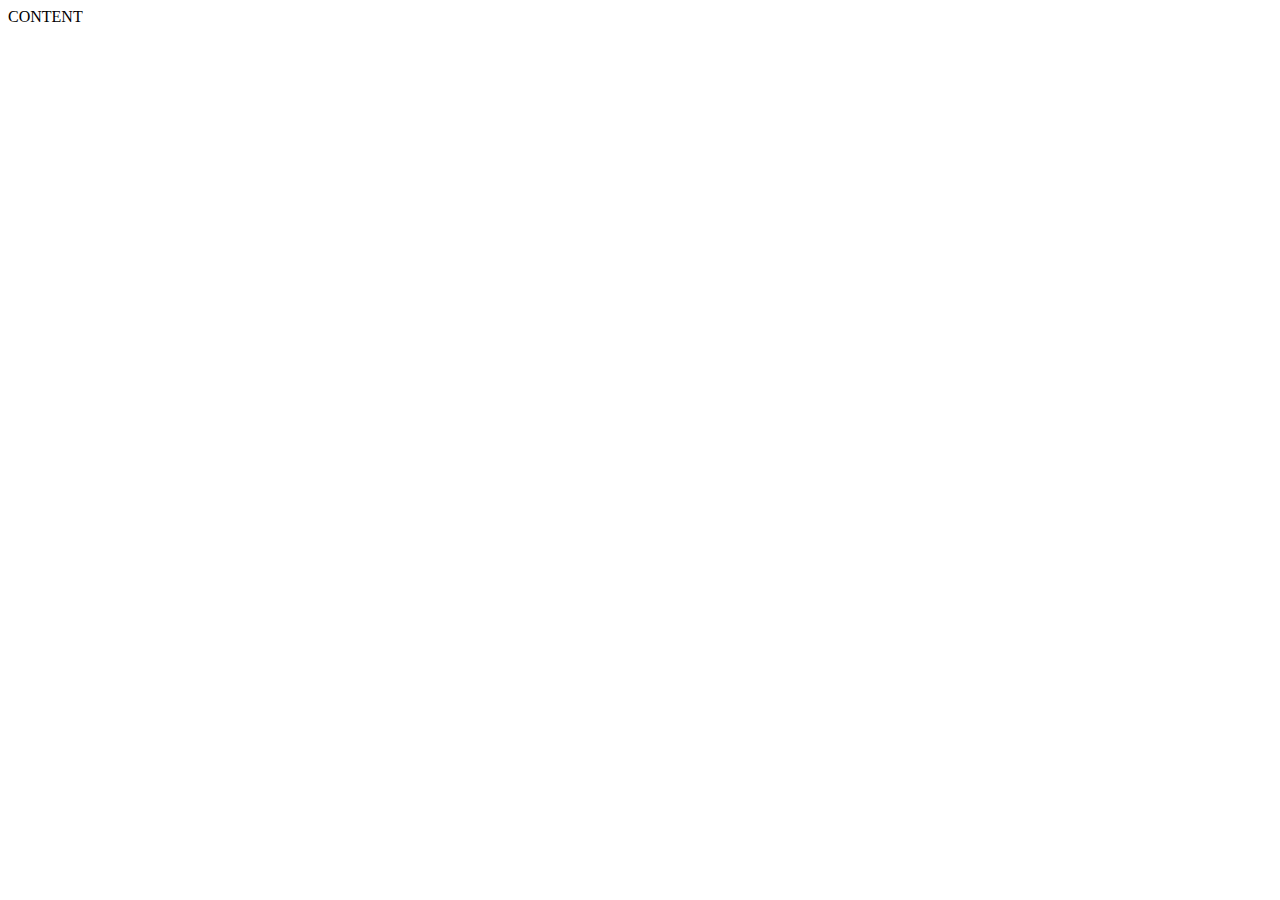
==== index.html @ 77ef678a "Initial commit" ====
<!DOCTYPE html>
<html lang="en">
<head>
    <meta charset="UTF-8">
    <meta http-equiv="X-UA-Compatible" content="IE=edge">
    <meta name="viewport" content="width=device-width, initial-scale=1.0">
    <title>Sign up</title>
</head>
<body>
    CONTENT
</body>
</html>
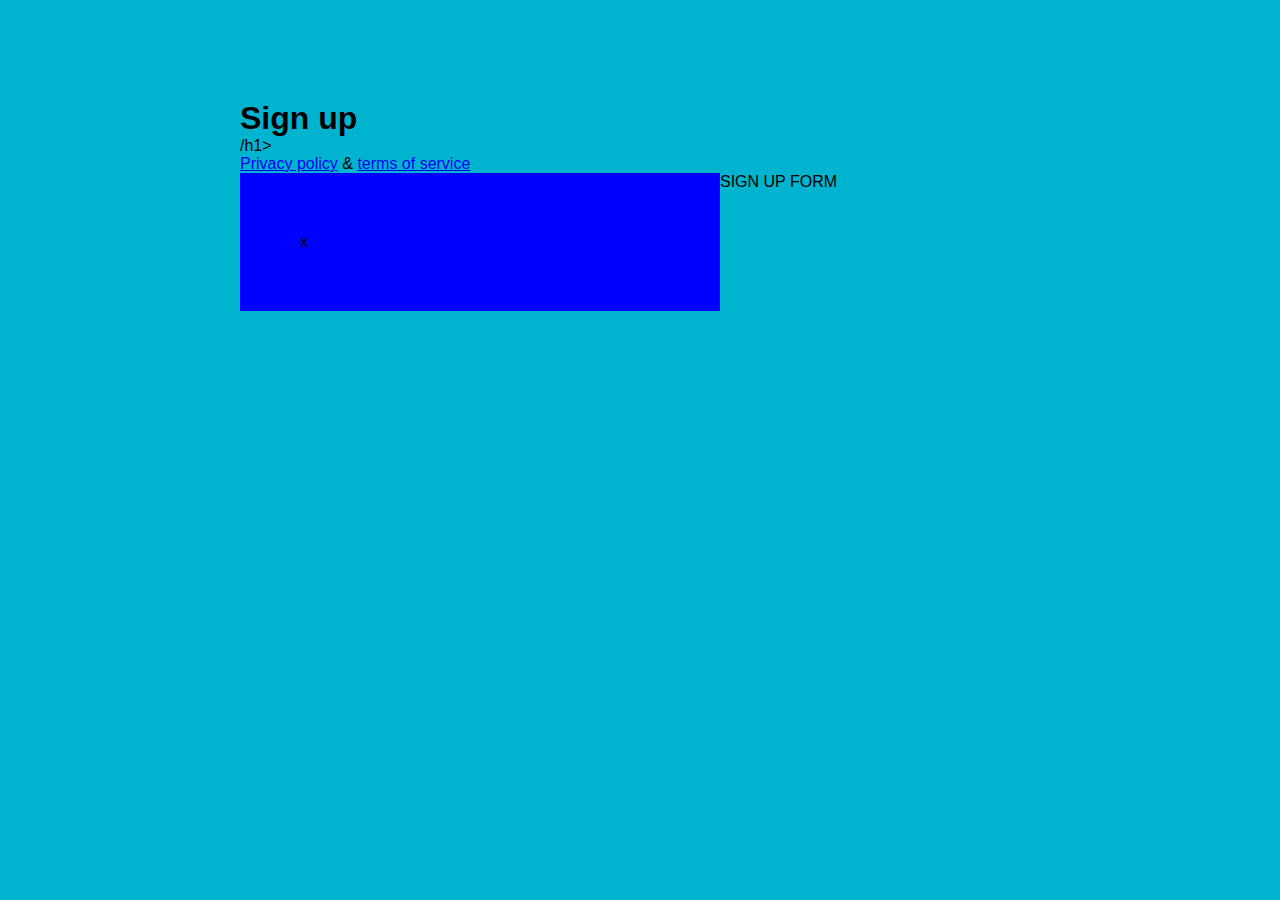
==== commit 0b3dc6a0: "upd" ====
--- a/index.html
+++ b/index.html
@@ -5,8 +5,24 @@
     <meta http-equiv="X-UA-Compatible" content="IE=edge">
     <meta name="viewport" content="width=device-width, initial-scale=1.0">
     <title>Sign up</title>
+    <link rel="stylesheet" href="./css/main.css">
 </head>
 <body>
-    CONTENT
+    <main class="container">
+        <div class="left-column">
+            <h1 class="main-title">Sign up</h1>/h1>
+            <footer class="bottom-links">
+                <a href="#">Privacy policy</a>
+                <span>&</span>
+                <a href="#">terms of service</a> 
+            </footer>
+        </div>
+        <div class="right-column">x</div>
+            <form class="form">
+                SIGN UP FORM
+            </form>
+        </div>
+
+    </main>
 </body>
 </html>--- a/css/main.css
+++ b/css/main.css
@@ -0,0 +1,53 @@
+body,
+body * {
+    margin: 0;
+    padding: 0;
+    vertical-align: top;
+    box-sizing: border-box;
+    font-family: 'Gill Sans', 'Gill Sans MT', Calibri, 'Trebuchet MS', sans-serif;
+    }
+
+body {
+    background-color: #00b4d0;
+}
+
+.container {
+    display: inline-block;
+    width: 800px;
+    margin-top: 100px;
+    margin-left: calc((100% - 800px) /2);
+}
+
+.lef-comumn {
+    display: inline-block;
+    width: 40%;
+    float: left;
+    background-color: yellow;
+}
+
+.main-title {
+}
+
+.bottom-links {
+}
+
+.bottom-links > a {
+}
+
+.bottom-links > span {
+}
+
+.right-column {
+    display: inline-block;
+    width: 60%;
+    padding: 60px;
+    float: left;
+    background-color: blue;
+}
+
+.close {
+}
+
+.form {
+    
+}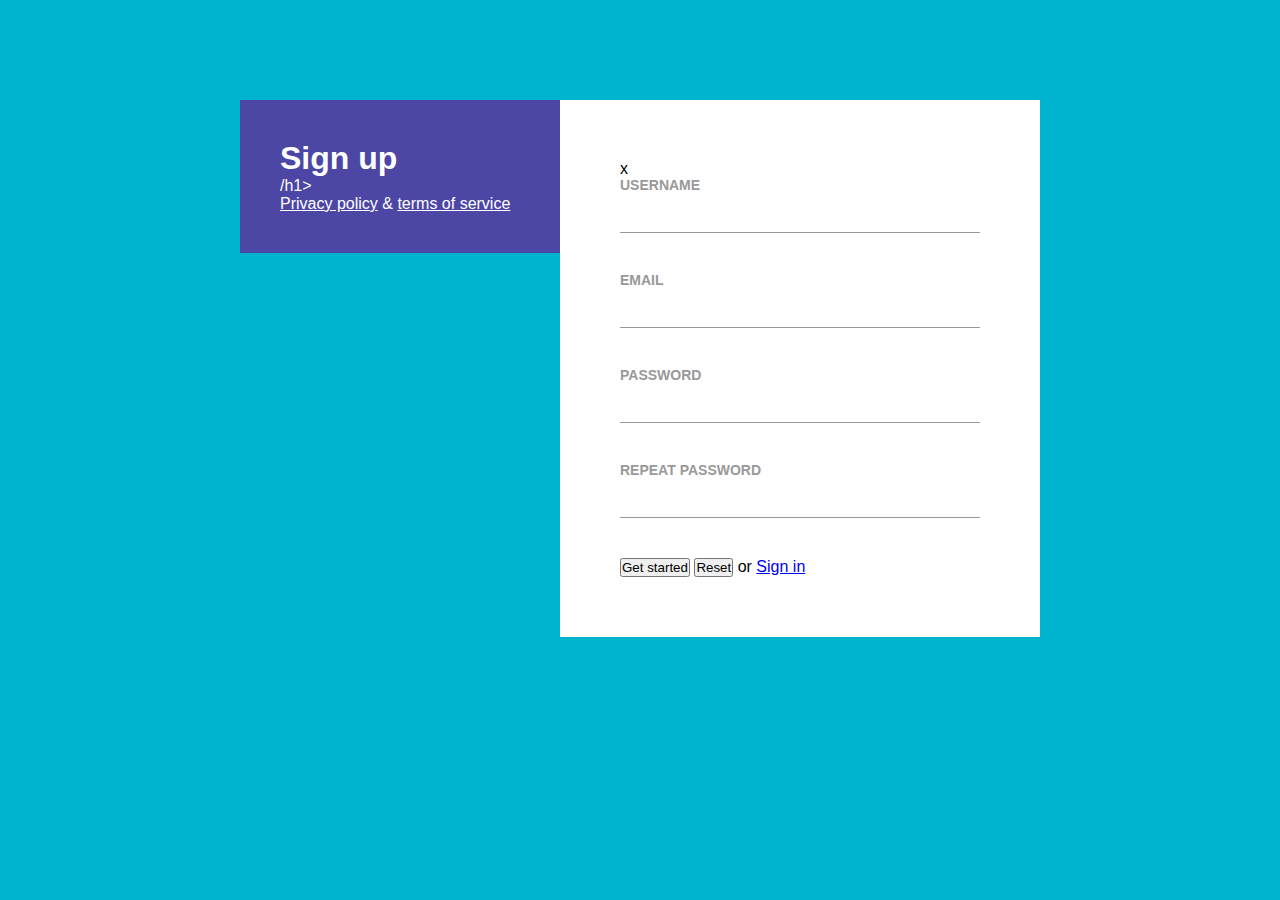
==== commit cb4b8f82: "structure + form" ====
--- a/index.html
+++ b/index.html
@@ -7,6 +7,7 @@
     <title>Sign up</title>
     <link rel="stylesheet" href="./css/main.css">
 </head>
+
 <body>
     <main class="container">
         <div class="left-column">
@@ -17,12 +18,31 @@
                 <a href="#">terms of service</a> 
             </footer>
         </div>
-        <div class="right-column">x</div>
+        <div class="right-column">
+            <div class="close">x</div>
             <form class="form">
-                SIGN UP FORM
-            </form>
-        </div>
-
+                <div class="form-row">
+                    <label for="">Username</label>
+                    <input type="text">
+                </div>
+                <div class="form-row">
+                    <label for="">Email</label>
+                    <input type="email">
+                </div>
+                <div class="form-row">
+                    <label for="">Password</label>
+                    <input type="password">
+                </div>
+                <div class="form-row">
+                    <label for="">Repeat password</label>
+                    <input type="password">
+                </div>
+                <div class="form-row">
+                    <button type="submit">Get started</button>
+                    <button type="reset">Reset</button>
+                    <span>or</span>
+                    <a href="#">Sign in</a>
+                </div>
     </main>
 </body>
 </html>--- a/css/main.css
+++ b/css/main.css
@@ -1,28 +1,29 @@
 body,
 body * {
-    margin: 0;
-    padding: 0;
-    vertical-align: top;
-    box-sizing: border-box;
-    font-family: 'Gill Sans', 'Gill Sans MT', Calibri, 'Trebuchet MS', sans-serif;
-    }
+  margin: 0;
+  padding: 0;
+  vertical-align: top;
+  box-sizing: border-box;
+  font-family: 'Gill Sans', 'Gill Sans MT', Calibri, 'Trebuchet MS', sans-serif;
+}
 
 body {
-    background-color: #00b4d0;
+  background-color: #00b4d0;
 }
 
 .container {
-    display: inline-block;
-    width: 800px;
-    margin-top: 100px;
-    margin-left: calc((100% - 800px) /2);
+  display: inline-block;
+  width: 800px;
+  margin-top: 100px;
+  margin-left: calc((100% - 800px) / 2);
 }
 
-.lef-comumn {
-    display: inline-block;
-    width: 40%;
-    float: left;
-    background-color: yellow;
+.left-column {
+  width: 40%;
+  float: left;
+  padding: 40px;
+  background-color: #4c46a5;
+  color: #fff;
 }
 
 .main-title {
@@ -32,22 +33,59 @@
 }
 
 .bottom-links > a {
+  color: #fff;
 }
 
 .bottom-links > span {
 }
 
 .right-column {
-    display: inline-block;
-    width: 60%;
-    padding: 60px;
-    float: left;
-    background-color: blue;
+  width: 60%;
+  padding: 60px;
+  float: left;
+  background-color: #fff;
 }
 
 .close {
 }
 
 .form {
-    
+  display: inline-block;
+  width: 100%;
+}
+
+.form-row {
+  display: inline-block;
+  width: 100%;
+}
+.form-row + .form-row {
+  margin-top: 40px;
+}
+
+label {
+  display: inline-block;
+  width: 100%;
+  color: #999;
+  text-transform: uppercase;
+  font-weight: bold;
+  font-size: 14px;
+  line-height: 15px;
+}
+
+input {
+  display: inline-block;
+  width: 100%;
+  font-size: 20px;
+  line-height: 1.8em;
+  border: none;
+  border-bottom: 1px solid #999;
+}
+
+button {
+}
+
+.form-row > span {
+}
+
+.form-row > a {
 }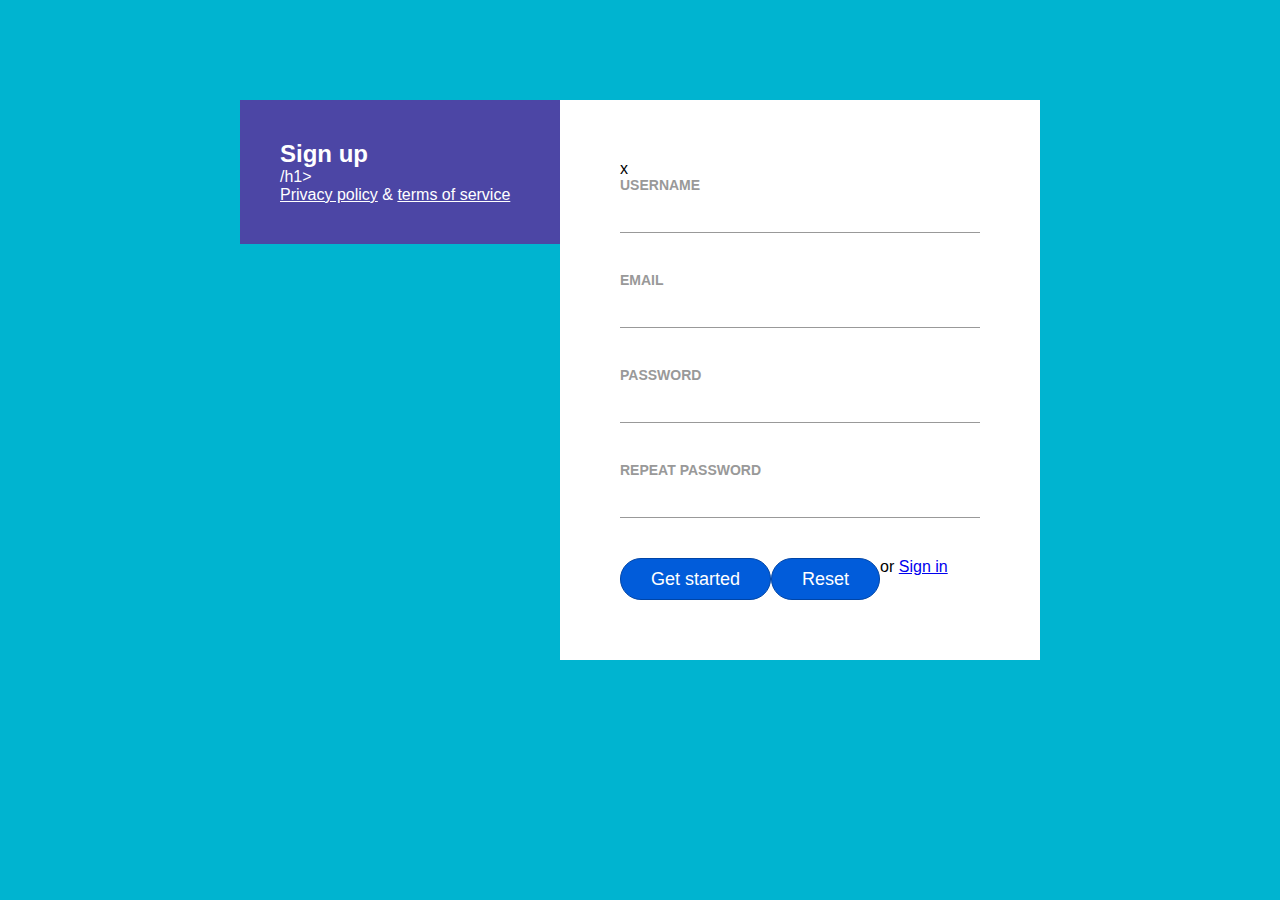
==== commit 0837f1ef: "button" ====
--- a/index.html
+++ b/index.html
@@ -11,7 +11,7 @@
 <body>
     <main class="container">
         <div class="left-column">
-            <h1 class="main-title">Sign up</h1>/h1>
+            <h2 class="main-title">Sign up</h2>/h1>
             <footer class="bottom-links">
                 <a href="#">Privacy policy</a>
                 <span>&</span>
@@ -23,19 +23,19 @@
             <form class="form">
                 <div class="form-row">
                     <label for="">Username</label>
-                    <input type="text">
+                    <input type="text" required>
                 </div>
                 <div class="form-row">
                     <label for="">Email</label>
-                    <input type="email">
+                    <input type="email" required>
                 </div>
                 <div class="form-row">
                     <label for="">Password</label>
-                    <input type="password">
+                    <input type="password" required>
                 </div>
                 <div class="form-row">
                     <label for="">Repeat password</label>
-                    <input type="password">
+                    <input type="password" required>
                 </div>
                 <div class="form-row">
                     <button type="submit">Get started</button>
--- a/css/main.css
+++ b/css/main.css
@@ -82,6 +82,16 @@
 }
 
 button {
+    float: left;
+    padding: 10px;
+    padding-left: 30px;
+    padding-right: 30px;
+    background-color: #015cda;
+    border: 1px solid #0045a7;
+    color: #fff;
+    font-size: 18px;
+    line-height: 20px;
+    border-radius: 21px;
 }
 
 .form-row > span {
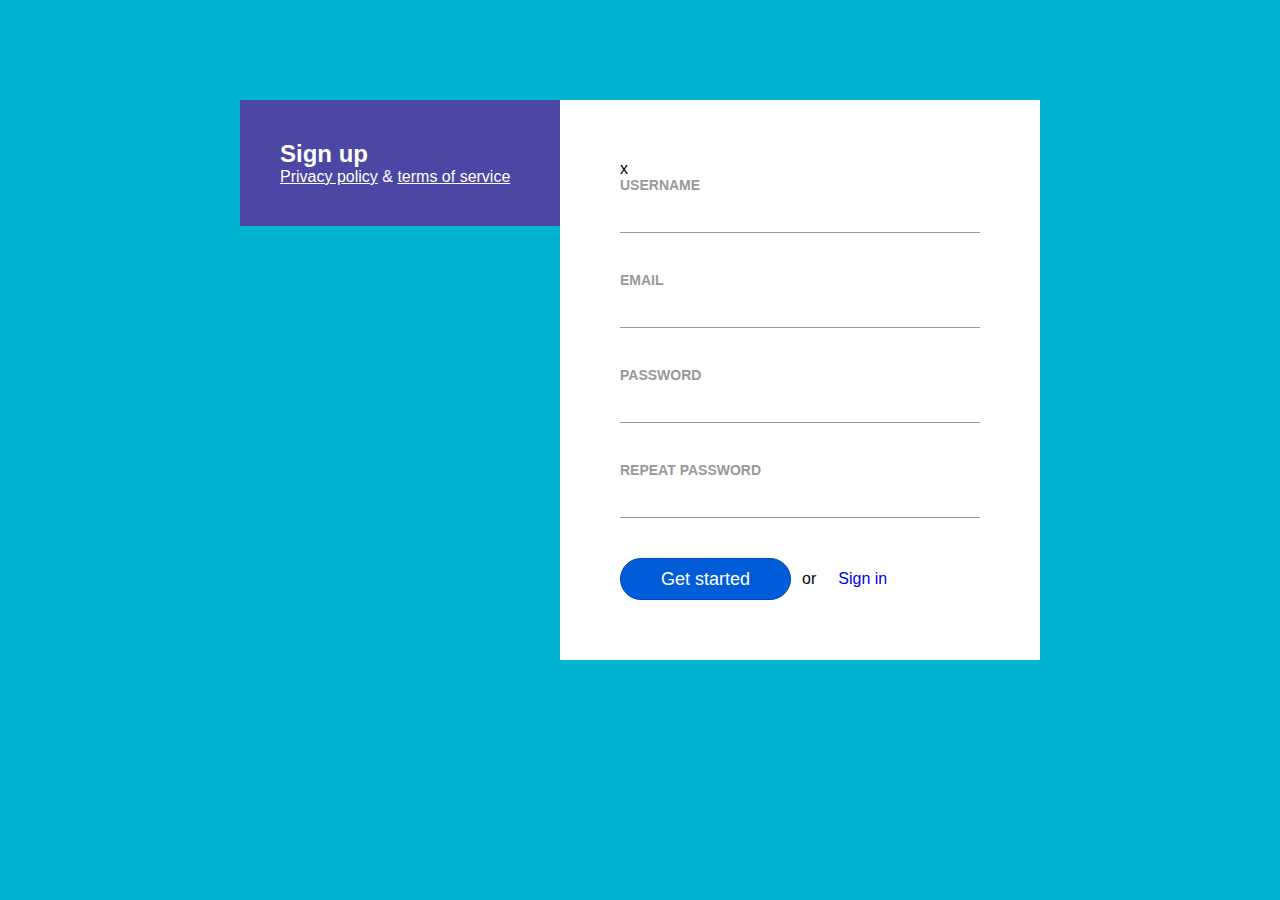
==== commit 80ae5d5e: "form" ====
--- a/index.html
+++ b/index.html
@@ -11,7 +11,7 @@
 <body>
     <main class="container">
         <div class="left-column">
-            <h2 class="main-title">Sign up</h2>/h1>
+            <h2 class="main-title">Sign up</h2>
             <footer class="bottom-links">
                 <a href="#">Privacy policy</a>
                 <span>&</span>
@@ -23,23 +23,22 @@
             <form class="form">
                 <div class="form-row">
                     <label for="">Username</label>
-                    <input type="text" required>
+                    <input id="username" type="text" required>
                 </div>
                 <div class="form-row">
-                    <label for="">Email</label>
-                    <input type="email" required>
+                    <label for="email">Email</label>
+                    <input id="email" type="email" required>
                 </div>
                 <div class="form-row">
-                    <label for="">Password</label>
-                    <input type="password" required>
+                    <label for="pass">Password</label>
+                    <input id="pass" type="password" required>
                 </div>
                 <div class="form-row">
-                    <label for="">Repeat password</label>
-                    <input type="password" required>
+                    <label for="repass">Repeat password</label>
+                    <input id="repass" type="password" required>
                 </div>
                 <div class="form-row">
                     <button type="submit">Get started</button>
-                    <button type="reset">Reset</button>
                     <span>or</span>
                     <a href="#">Sign in</a>
                 </div>
--- a/css/main.css
+++ b/css/main.css
@@ -14,8 +14,7 @@
 .container {
   display: inline-block;
   width: 800px;
-  margin-top: 100px;
-  margin-left: calc((100% - 800px) / 2);
+  margin: 100px calc((100% - 800px) / 2) 0;
 }
 
 .left-column {
@@ -83,9 +82,7 @@
 
 button {
     float: left;
-    padding: 10px;
-    padding-left: 30px;
-    padding-right: 30px;
+    padding: 10px 40px;
     background-color: #015cda;
     border: 1px solid #0045a7;
     color: #fff;
@@ -95,7 +92,14 @@
 }
 
 .form-row > span {
+    float: left;
+    padding: 11px;
+    line-height: 20px;
 }
 
 .form-row > a {
+    float: left;
+    padding: 11px;
+    text-decoration: none;
+    line-height: 20px;
 }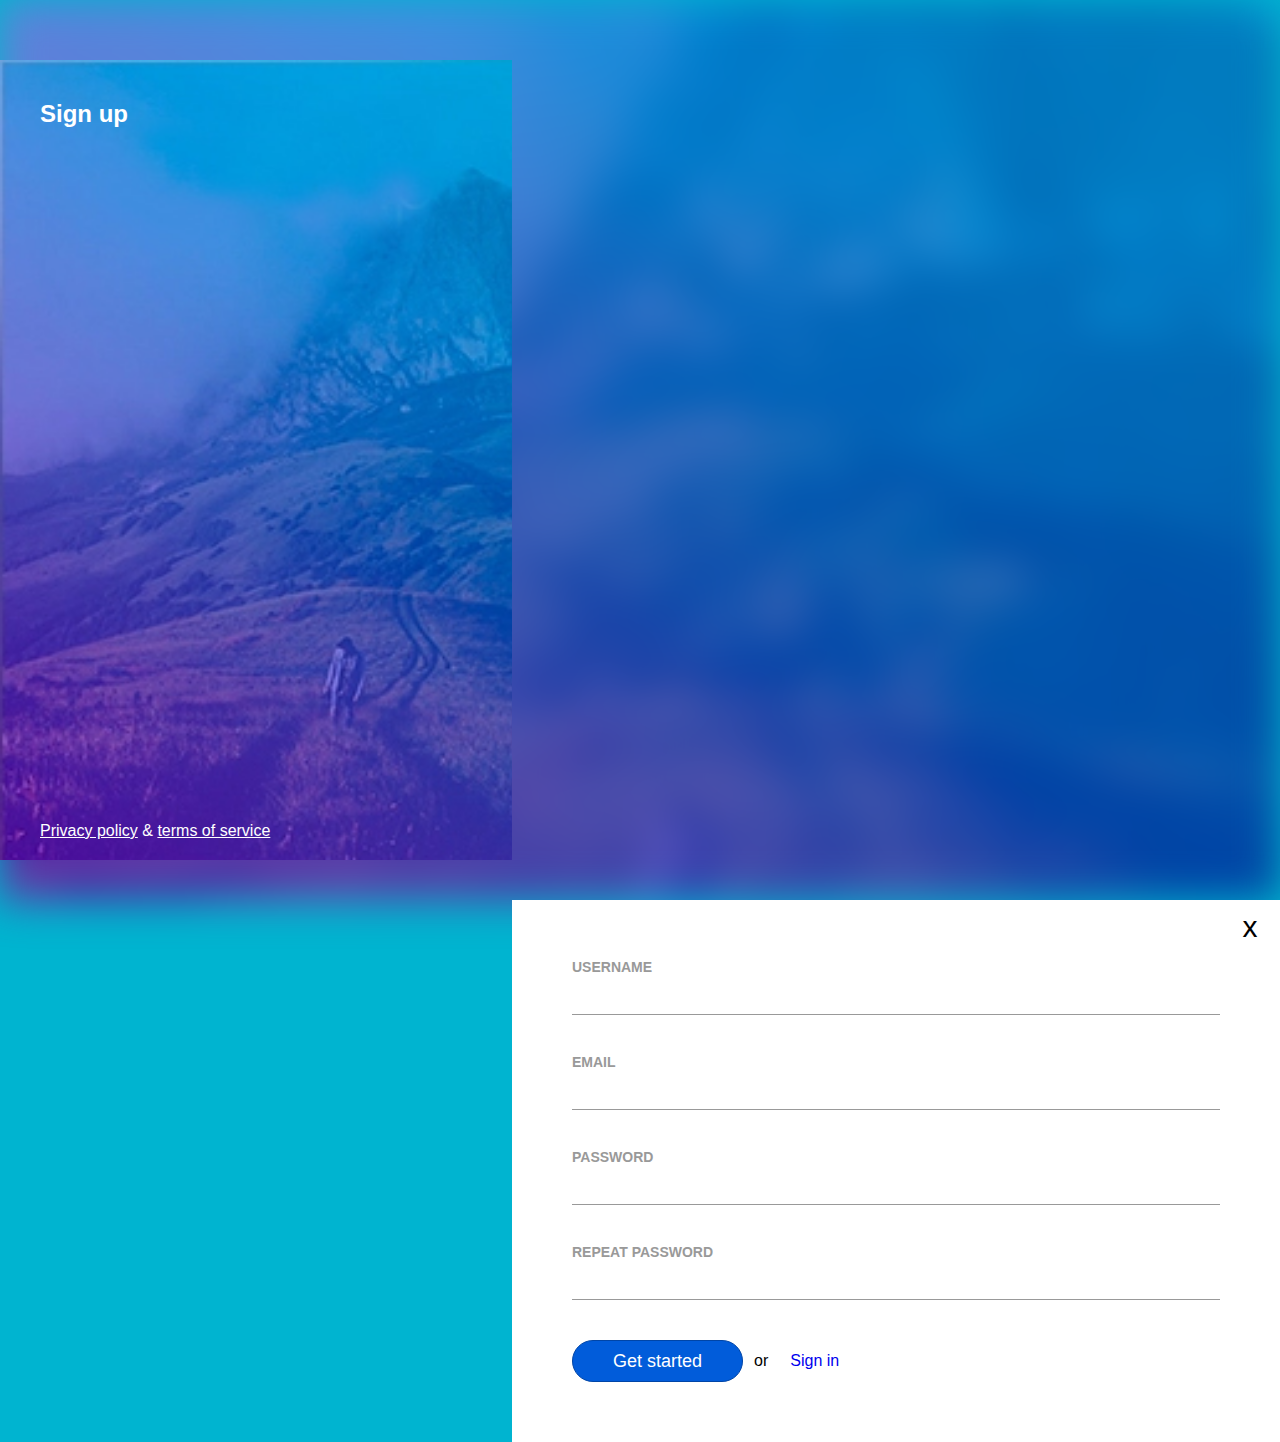
==== commit f0857f2d: "final style" ====
--- a/index.html
+++ b/index.html
@@ -9,6 +9,7 @@
 </head>
 
 <body>
+    <div class="background"></div>
     <main class="container">
         <div class="left-column">
             <h2 class="main-title">Sign up</h2>
@@ -22,7 +23,7 @@
             <div class="close">x</div>
             <form class="form">
                 <div class="form-row">
-                    <label for="">Username</label>
+                    <label for="username">Username</label>
                     <input id="username" type="text" required>
                 </div>
                 <div class="form-row">
--- a/css/main.css
+++ b/css/main.css
@@ -11,10 +11,21 @@
   background-color: #00b4d0;
 }
 
-.container {
+.background {
+  background-image: url(../img/fonas.jpg);
+  background-repeat: no-repeat;
+  background-size: cover;
+  background-position: center;
+  height: 100vh;
+  filter: blur(20px)
+}
+container {
   display: inline-block;
   width: 800px;
-  margin: 100px calc((100% - 800px) / 2) 0;
+  position: absolute;
+  top: 50%;
+  left: 50%;
+  transform: translate(-50%, -50%);
 }
 
 .left-column {
@@ -22,13 +33,25 @@
   float: left;
   padding: 40px;
   background-color: #4c46a5;
+  margin-top: 20px;
   color: #fff;
+  background-image: url(../img/fonas.jpg);
+  background-repeat: no-repeat;
+  background-size: cover;
+  position: absolute;
+  top: 40px;
+  bottom: 40px;
 }
 
 .main-title {
 }
 
 .bottom-links {
+  position: absolute;
+  bottom: 20px;
+  left: 40px;
+  right: 40px;
+
 }
 
 .bottom-links > a {
@@ -41,11 +64,21 @@
 .right-column {
   width: 60%;
   padding: 60px;
-  float: left;
+  float: right;
   background-color: #fff;
+  position: relative;
 }
 
 .close {
+    display: inline-block;
+    width: 60px;
+    height: 60px;
+    text-align: center;
+    font-size: 30px;
+    line-height: 54px;
+    position: absolute;
+    top: 0%;
+    right: 0%;
 }
 
 .form {
